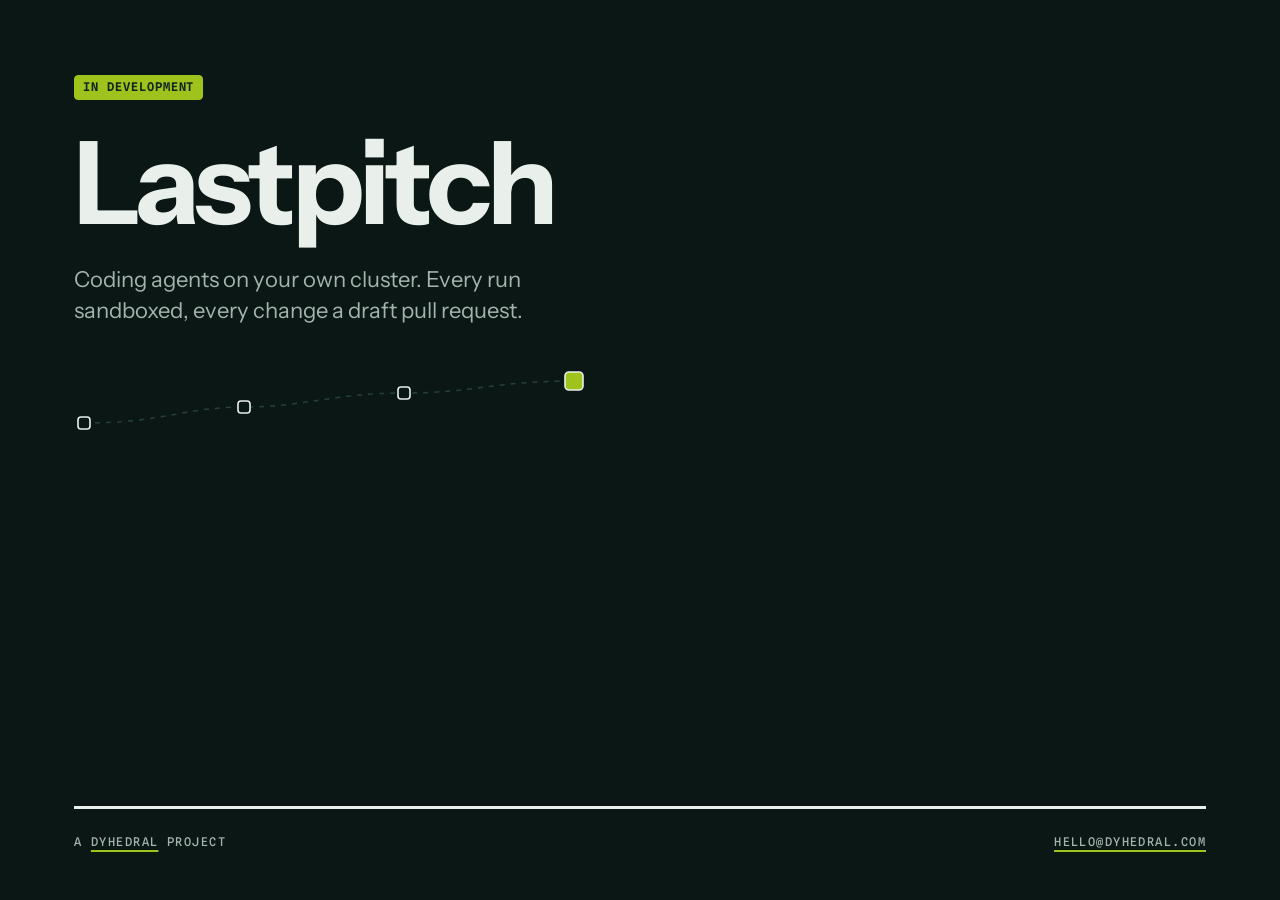
==== index.html @ 34b47ce4 "Add low-profile Lastpitch placeholder page Co-Authored-By: Claude Fable 5.2 <noreply@anthropic.com>" ====
<!doctype html>
<html lang="en" data-theme="dark">
<head>
<meta charset="utf-8">
<meta name="viewport" content="width=device-width, initial-scale=1">
<title>Lastpitch</title>
<meta name="description" content="Coding agents on your own cluster. In development.">
<meta name="robots" content="noindex">
<link rel="icon" href="data:image/svg+xml,%3Csvg xmlns='http://www.w3.org/2000/svg' viewBox='0 0 32 32'%3E%3Crect width='32' height='32' rx='6' fill='%230a1714'/%3E%3Cpath d='M6 24 C12 24 12 18 16 18 S22 10 26 10' fill='none' stroke='%23e9f0ec' stroke-width='2.4'/%3E%3Crect x='22' y='5' width='7' height='7' rx='2' fill='%239fc21c'/%3E%3C/svg%3E">
<link rel="preconnect" href="https://fonts.googleapis.com">
<link rel="preconnect" href="https://fonts.gstatic.com" crossorigin>
<link href="https://fonts.googleapis.com/css2?family=Instrument+Sans:wght@400..700&family=Spline+Sans+Mono:wght@400;500;600&display=swap" rel="stylesheet">
<link rel="stylesheet" href="tokens.css">
<style>
  html, body { height: 100%; }
  body { display: grid; grid-template-rows: 1fr auto; }
  main { display: grid; align-content: center; gap: var(--s-5); padding: var(--s-8) 0; }
  h1 { font-size: clamp(48px, 9vw, 120px); }
  .t-lede { color: var(--text-2); max-width: 22em; }
  svg.route { width: min(100%, 520px); height: auto; margin-top: var(--s-4); }
  .t-footer a { text-decoration-color: var(--signal); }
</style>
</head>
<body>
<div class="t-page" style="width:100%">
  <main>
    <div><span class="t-tag t-tag--signal">In development</span></div>
    <h1>Lastpitch</h1>
    <p class="t-lede">Coding agents on your own cluster. Every run sandboxed, every change a draft pull request.</p>
    <svg class="route" viewBox="0 0 520 70" role="img" aria-label="A route in pitches, the last one marked">
      <path d="M10 56 C 90 56, 110 40, 170 40 S 260 26, 330 26 S 420 14, 500 14" fill="none" stroke="var(--rule)" stroke-width="1.5" stroke-dasharray="5 6"/>
      <g fill="var(--bg)" stroke="var(--text)" stroke-width="1.6">
        <rect x="4" y="50" width="12" height="12" rx="3"/><rect x="164" y="34" width="12" height="12" rx="3"/><rect x="324" y="20" width="12" height="12" rx="3"/>
      </g>
      <rect x="491" y="5" width="18" height="18" rx="4" fill="var(--signal)" stroke="var(--text)" stroke-width="1.6"/>
    </svg>
  </main>
</div>
<div class="t-page" style="width:100%">
  <footer class="t-footer">
    <span class="t-label">A <a href="https://dyhedral.com">Dyhedral</a> project</span>
    <span class="t-label"><a href="mailto:hello@dyhedral.com">hello@dyhedral.com</a></span>
  </footer>
</div>
</body>
</html>
---- tokens.css ----
/*
 * Topo — Dyhedral design system, v0.2
 * One file: tokens, base, type, layout, components.
 * Drawn from climbing guidebooks, survey maps and aeronautical charts:
 * cool granite paper, spruce ink, one lichen signal colour, hairline rules,
 * tight headlines, mono labels, gently rounded corners.
 *
 * Fonts (Google Fonts):
 *   Instrument Sans (variable: wght 400-700) — display and text, one family
 *   Spline Sans Mono                         — labels, grades, code
 * <link href="https://fonts.googleapis.com/css2?family=Instrument+Sans:wght@400..700&family=Spline+Sans+Mono:wght@400;500;600&display=swap" rel="stylesheet">
 *
 * Contents: 1 tokens  2 base  3 type  4 layout  5 components
 */

/* ============ 1. tokens ============ */
:root {
  /* colour: raw palette. Components use the roles below, not these. */
  --granite-0: #f2f5f3;
  --granite-1: #e5eae7;
  --granite-2: #cdd5d1;
  --granite-3: #9aa6a1;
  --granite-4: #56625d;
  --spruce-0:  #0e2620;
  --spruce-1:  #173b31;
  --spruce-2:  #24584a;
  --lichen:    #9fc21c;
  --lichen-ink:#3f5a08;
  --tide:      #24607f;
  --buoy:      #c93a1f;

  /* colour: roles */
  --bg: var(--granite-0);
  --bg-alt: var(--granite-1);
  --surface: #fafcfb;
  --text: var(--spruce-0);
  --text-2: var(--granite-4);
  --text-3: #6f7b76;
  --rule: var(--granite-2);
  --rule-strong: var(--spruce-0);
  --signal: var(--lichen);          /* fills and marks only */
  --signal-text: var(--lichen-ink); /* lichen when it must be read as text */
  --on-signal: var(--spruce-0);
  --link: var(--tide);
  --danger: var(--buoy);
  --ok: var(--spruce-2);
  --inverse-bg: var(--spruce-0);
  --inverse-text: #e9f0ec;
  --inverse-text-2: #9fb3ab;
  --inverse-rule: #2a4a40;

  /* type */
  --font-display: "Instrument Sans", "Helvetica Neue", Arial, sans-serif;
  --font-sans: "Instrument Sans", "Helvetica Neue", Arial, sans-serif;
  --font-mono: "Spline Sans Mono", ui-monospace, "SF Mono", Menlo, monospace;
  --display-weight: 700;
  --size-0: 12px;                          /* label */
  --size-1: 14px;                          /* small, code */
  --size-2: 16px;                          /* body small, buttons */
  --size-3: 18px;                          /* body */
  --size-4: 22px;                          /* h3, lede */
  --size-5: clamp(24px, 2.6vw, 30px);      /* statement */
  --size-6: clamp(32px, 4.2vw, 50px);      /* h2 */
  --size-7: clamp(42px, 6.4vw, 84px);      /* h1 */
  --leading-tight: 1.02;
  --leading-snug: 1.25;
  --leading-body: 1.55;
  --track-display: -0.04em;
  --track-heading: -0.02em;
  --track-label: 0.12em;

  /* space: 4px base */
  --s-1: 4px; --s-2: 8px; --s-3: 12px; --s-4: 16px; --s-5: 24px;
  --s-6: 32px; --s-7: 48px; --s-8: 72px; --s-9: 112px;

  /* shape */
  --radius-sm: 4px;    /* tags, marks, inputs' inner bits */
  --radius: 8px;       /* buttons, inputs */
  --radius-lg: 14px;   /* panels, terminal, figures. Never pills. */
  --hair: 1px;
  --heavy: 3px;

  /* layout */
  --measure: 62ch;
  --page: 1180px;
  --gutter: var(--s-5);

  /* motion */
  --ease: cubic-bezier(.2, .7, .2, 1);
  --fast: 140ms;
}

@media (prefers-color-scheme: dark) {
  :root:not([data-theme="light"]) {
    --bg: #0a1714; --bg-alt: #0f201b; --surface: #112520;
    --text: #e9f0ec; --text-2: #a3b4ad; --text-3: #7d8f88;
    --rule: #254138; --rule-strong: #e9f0ec;
    --signal-text: var(--lichen); --link: #86c5e2; --danger: #ff8068; --ok: #7fcdb4;
    --inverse-bg: #e9f0ec; --inverse-text: var(--spruce-0);
    --inverse-text-2: #4d5c56; --inverse-rule: #c3cec9;
  }
}
:root[data-theme="dark"] {
  --bg: #0a1714; --bg-alt: #0f201b; --surface: #112520;
  --text: #e9f0ec; --text-2: #a3b4ad; --text-3: #7d8f88;
  --rule: #254138; --rule-strong: #e9f0ec;
  --signal-text: var(--lichen); --link: #86c5e2; --danger: #ff8068; --ok: #7fcdb4;
  --inverse-bg: #e9f0ec; --inverse-text: var(--spruce-0);
  --inverse-text-2: #4d5c56; --inverse-rule: #c3cec9;
}

/* ============ 2. base ============ */
*, *::before, *::after { box-sizing: border-box; }
html { -webkit-text-size-adjust: 100%; }
body {
  margin: 0; background: var(--bg); color: var(--text);
  font-family: var(--font-sans); font-size: var(--size-3); line-height: var(--leading-body);
  -webkit-font-smoothing: antialiased; text-rendering: optimizeLegibility;
}
img, svg, video { max-width: 100%; }
::selection { background: var(--signal); color: var(--on-signal); }
:focus-visible { outline: var(--heavy) solid var(--signal-text); outline-offset: 3px; border-radius: 2px; }

/* links: ink text, tide underline that thickens on hover */
a {
  color: inherit; text-decoration: underline; text-decoration-color: var(--link);
  text-decoration-thickness: 1.5px; text-underline-offset: 4px;
  transition: text-decoration-thickness var(--fast) var(--ease);
}
a:hover { text-decoration-thickness: 3px; }

/* ============ 3. type ============ */
.t-display, h1, h2, h3, h4 {
  font-family: var(--font-display); font-weight: var(--display-weight);
  letter-spacing: var(--track-display); line-height: var(--leading-tight);
  margin: 0; text-wrap: balance;
}
h1, .t-h1 { font-size: var(--size-7); }
h2, .t-h2 { font-size: var(--size-6); letter-spacing: -0.035em; line-height: 1.06; }
h3, .t-h3 { font-size: var(--size-4); font-weight: 650; letter-spacing: var(--track-heading); line-height: 1.18; }
h4, .t-h4 { font-size: var(--size-3); font-weight: 650; letter-spacing: -0.01em; line-height: 1.3; }
p { margin: 0; text-wrap: pretty; }
.t-statement { font-family: var(--font-display); font-size: var(--size-5); font-weight: 600; letter-spacing: -0.025em; line-height: 1.2; max-width: 28ch; }
.t-lede { font-size: var(--size-4); line-height: 1.4; color: var(--text-2); max-width: 34em; }
.t-body { max-width: var(--measure); }
.t-small { font-size: var(--size-2); }
.t-muted { color: var(--text-2); }
.t-num { font-variant-numeric: tabular-nums; }

/* label: the guidebook caption. Mono, uppercase, tracked. */
.t-label {
  font-family: var(--font-mono); font-size: var(--size-0); font-weight: 500;
  letter-spacing: var(--track-label); text-transform: uppercase; color: var(--text-2);
}
/* highlighter: the only place lichen sits behind running text. Once per screen. */
.t-mark {
  background: var(--signal); color: var(--on-signal); padding: 0 0.14em;
  border-radius: var(--radius-sm); box-decoration-break: clone; -webkit-box-decoration-break: clone;
}
code, kbd, .t-code {
  font-family: var(--font-mono); font-size: 0.86em; background: var(--bg-alt);
  border: var(--hair) solid var(--rule); border-radius: var(--radius-sm); padding: 0.1em 0.35em;
}
blockquote, .t-quote {
  margin: 0; padding-left: var(--s-5); border-left: var(--heavy) solid var(--signal);
  font-family: var(--font-display); font-size: var(--size-4); font-weight: 500;
  letter-spacing: -0.015em; line-height: 1.35; max-width: 30em;
}
.t-quote cite, blockquote cite { display: block; margin-top: var(--s-3); font-style: normal; }
.t-list { margin: 0; padding: 0; list-style: none; }
.t-list > li { position: relative; padding: var(--s-2) 0 var(--s-2) var(--s-5); border-top: var(--hair) solid var(--rule); }
.t-list > li::before { content: ""; position: absolute; left: 2px; top: 1.05em; width: 8px; height: 8px; border-radius: 2px; background: var(--signal); border: var(--hair) solid var(--text); }

/* ============ 4. layout ============ */
.t-page { max-width: var(--page); margin: 0 auto; padding: 0 var(--gutter); }
.t-section { padding: var(--s-8) 0; }
.t-stack > * + * { margin-top: var(--s-4); }
.t-stack--lg > * + * { margin-top: var(--s-6); }
.t-row { display: flex; flex-wrap: wrap; gap: var(--s-4); align-items: center; }
.t-split { display: grid; grid-template-columns: repeat(2, minmax(0, 1fr)); gap: var(--s-7); align-items: center; }
.t-cols { display: grid; grid-template-columns: repeat(auto-fit, minmax(260px, 1fr)); gap: var(--s-6); }
.t-rule { border: 0; border-top: var(--hair) solid var(--rule); margin: 0; }
.t-rule--heavy { border-top: var(--heavy) solid var(--rule-strong); }
@media (max-width: 820px) {
  .t-split { grid-template-columns: minmax(0, 1fr); gap: var(--s-6); }
  .t-section { padding: var(--s-7) 0; }
}

/* ============ 5. components ============ */

/* nav: wordmark left, links right, heavy rule under */
.t-nav { display: flex; justify-content: space-between; align-items: center; gap: var(--s-5); padding: var(--s-5) 0; border-bottom: var(--heavy) solid var(--rule-strong); }
.t-nav a { text-decoration: none; }
.t-nav a.t-label:hover { color: var(--text); }
.t-wordmark { display: inline-flex; align-items: center; gap: var(--s-3); color: var(--text); font-family: var(--font-display); font-weight: 700; font-size: 22px; letter-spacing: var(--track-display); text-decoration: none; }
.t-wordmark svg { width: 24px; height: 24px; flex: none; }

/* buttons: plain ink, sentence case, an arrow that moves on hover. Never pills. */
.t-btn {
  display: inline-flex; align-items: center; gap: 10px;
  font-family: var(--font-sans); font-size: var(--size-2); font-weight: 600; letter-spacing: -0.01em; line-height: 1.2;
  text-decoration: none; padding: 13px 20px; border: var(--hair) solid var(--text);
  background: var(--text); color: var(--bg); cursor: pointer; border-radius: var(--radius);
  transition: background var(--fast) var(--ease), color var(--fast) var(--ease), border-color var(--fast) var(--ease);
}
.t-btn::after { content: "\2192"; transition: transform var(--fast) var(--ease); }
.t-btn:hover { background: var(--signal); color: var(--on-signal); border-color: var(--on-signal); }
.t-btn:hover::after { transform: translateX(4px); }
.t-btn--quiet { background: transparent; color: var(--text); }
.t-btn--quiet:hover { background: var(--text); color: var(--bg); border-color: var(--text); }
.t-btn--plain::after { content: none; }
.t-btn[disabled], .t-btn[aria-disabled="true"] { opacity: .45; pointer-events: none; }

/* tag: a grade, a status, a version */
.t-tag {
  display: inline-block; font-family: var(--font-mono); font-size: var(--size-0); font-weight: 600;
  letter-spacing: 0.08em; text-transform: uppercase; line-height: 1.4;
  padding: 3px 8px; border: var(--hair) solid var(--rule-strong); border-radius: var(--radius-sm); color: var(--text);
}
.t-tag--signal { background: var(--signal); color: var(--on-signal); border-color: var(--signal); }
.t-tag--danger { border-color: var(--danger); color: var(--danger); }
.t-tag--quiet { border-color: var(--rule); color: var(--text-2); }

/* form fields */
.t-field { display: grid; gap: var(--s-2); max-width: 420px; }
.t-field > label { font-weight: 600; font-size: var(--size-2); }
.t-input, .t-field input, .t-field textarea, .t-field select {
  font: inherit; font-size: var(--size-2); color: var(--text); background: var(--surface);
  border: var(--hair) solid var(--granite-3); border-radius: var(--radius); padding: 11px 13px; width: 100%;
  transition: border-color var(--fast) var(--ease), box-shadow var(--fast) var(--ease);
}
.t-field input::placeholder, .t-field textarea::placeholder { color: var(--text-3); }
.t-field input:hover, .t-field textarea:hover, .t-field select:hover { border-color: var(--text); }
.t-field input:focus, .t-field textarea:focus, .t-field select:focus { outline: none; border-color: var(--text); box-shadow: 0 0 0 3px var(--signal); }
.t-help { font-size: var(--size-1); color: var(--text-2); }
.t-field--error input, .t-field--error textarea { border-color: var(--danger); }
.t-field--error .t-help { color: var(--danger); }

/* note: an aside with a signal bar. For caveats and status, not decoration. */
.t-note { border-left: var(--heavy) solid var(--signal); background: var(--bg-alt); padding: var(--s-4) var(--s-5); border-radius: 0 var(--radius) var(--radius) 0; max-width: var(--measure); font-size: var(--size-2); }
.t-note--danger { border-left-color: var(--danger); }

/* panel: a bordered, rounded box. No shadow. One per page at most. */
.t-panel { background: var(--surface); border: var(--hair) solid var(--rule); border-radius: var(--radius-lg); padding: var(--s-6); }

/* ledger: numbered rows under a heavy rule. Use instead of a card grid. */
.t-ledger { border-top: var(--heavy) solid var(--rule-strong); }
.t-ledger > * {
  display: grid; grid-template-columns: 5ch minmax(0, 1fr) minmax(0, 1.4fr); gap: var(--s-5);
  padding: var(--s-5) 0; border-bottom: var(--hair) solid var(--rule); align-items: baseline;
}
@media (max-width: 760px) {
  .t-ledger > * { grid-template-columns: 5ch minmax(0, 1fr); }
  .t-ledger > * > :nth-child(3) { grid-column: 2; }
}

/* table: rules only, mono header, tabular numbers */
.t-table { width: 100%; border-collapse: collapse; font-size: var(--size-2); font-variant-numeric: tabular-nums; }
.t-table th { font-family: var(--font-mono); font-size: var(--size-0); font-weight: 500; letter-spacing: var(--track-label); text-transform: uppercase; color: var(--text-2); text-align: left; padding: var(--s-3) var(--s-4) var(--s-3) 0; border-bottom: var(--heavy) solid var(--rule-strong); }
.t-table td { padding: var(--s-3) var(--s-4) var(--s-3) 0; border-bottom: var(--hair) solid var(--rule); vertical-align: top; }
.t-table .num { text-align: right; padding-right: 0; }
.t-table-wrap { overflow-x: auto; }

/* stat: one number and what it measures */
.t-stat { display: grid; gap: var(--s-1); }
.t-stat b { font-family: var(--font-display); font-size: var(--size-6); font-weight: 700; letter-spacing: var(--track-display); line-height: 1; font-variant-numeric: tabular-nums; }

/* figure */
.t-figure { margin: 0; }
.t-figure > :first-child { display: block; width: 100%; border: var(--hair) solid var(--rule); border-radius: var(--radius-lg); background: var(--surface); }
.t-figure figcaption { margin-top: var(--s-3); font-family: var(--font-mono); font-size: var(--size-0); letter-spacing: 0.06em; color: var(--text-2); }

/* inverse band: spruce block for the one section that should stop the eye */
.t-inverse { background: var(--inverse-bg); color: var(--inverse-text); }
.t-inverse .t-label, .t-inverse .t-muted, .t-inverse .t-lede { color: var(--inverse-text-2); }
.t-inverse .t-tag { border-color: var(--inverse-text); color: var(--inverse-text); }
.t-inverse .t-tag--signal { color: var(--on-signal); border-color: var(--signal); }
.t-inverse .t-btn { background: var(--signal); color: var(--on-signal); border-color: var(--signal); }
.t-inverse .t-btn:hover { background: var(--inverse-text); border-color: var(--inverse-text); color: var(--inverse-bg); }

/* terminal */
.t-term {
  font-family: var(--font-mono); font-size: var(--size-1); line-height: 1.8;
  background: #071310; color: #cfe0d8; border: var(--hair) solid #254138;
  border-radius: var(--radius-lg); padding: var(--s-5); overflow-x: auto;
}
.t-term .dim { color: #7d948a; } .t-term .ok { color: var(--lichen); }

/* contour field: faint topo lines. Decorative; at most one block per page. */
.t-contours {
  background-image: repeating-radial-gradient(ellipse 120% 90% at 82% 20%, transparent 0 34px, color-mix(in srgb, var(--rule) 55%, transparent) 34px 35px);
}

/* footer */
.t-footer { display: flex; justify-content: space-between; flex-wrap: wrap; gap: var(--s-4); padding: var(--s-5) 0 var(--s-7); border-top: var(--heavy) solid var(--rule-strong); }

@media (prefers-reduced-motion: reduce) { *, *::before, *::after { transition: none !important; animation: none !important; } }
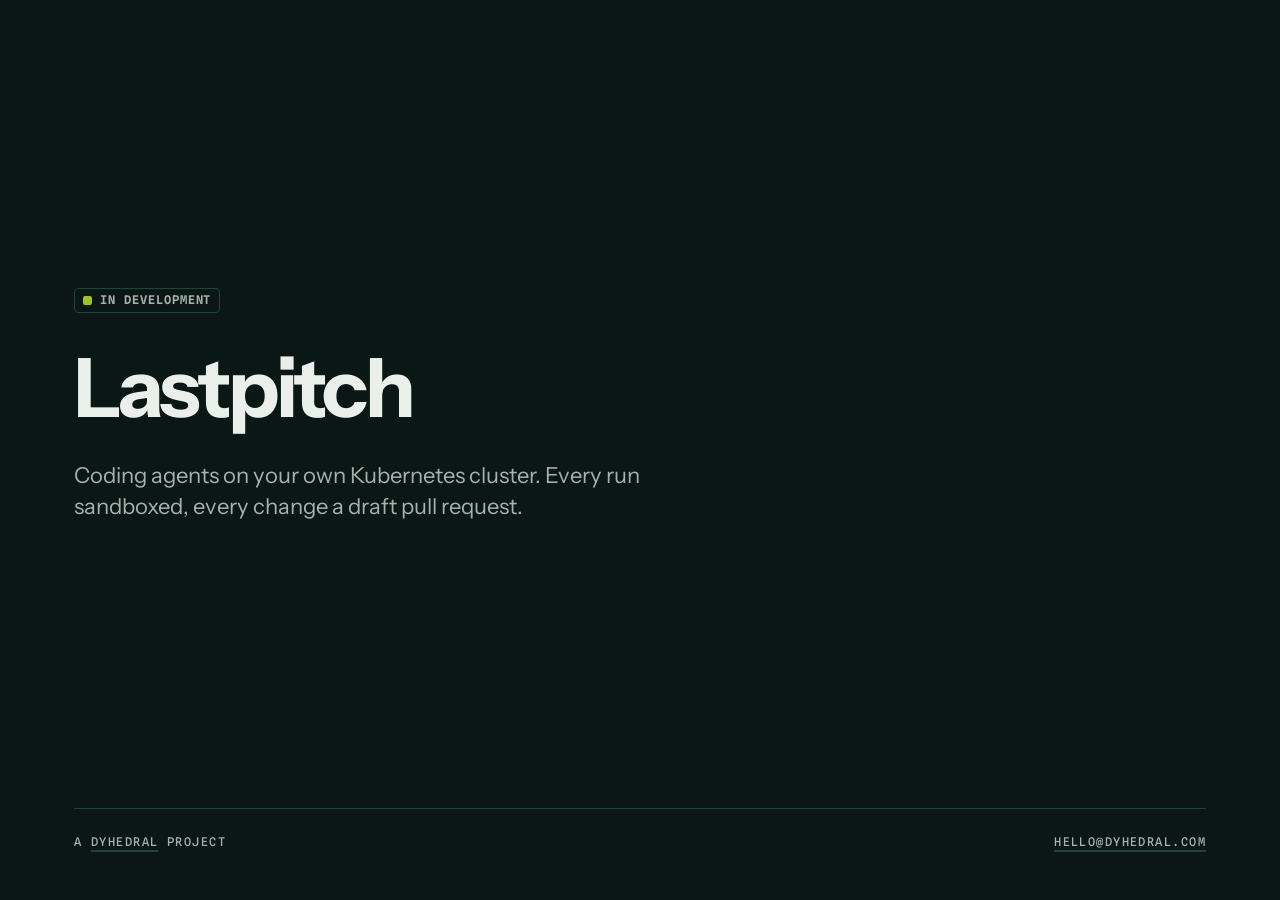
==== commit f1c8da33: "Apply design and copy review: centre layout, quieter tag, say Kubernetes Co-Authored-By: Claude Fabl" ====
--- a/index.html
+++ b/index.html
@@ -3,40 +3,37 @@
 <head>
 <meta charset="utf-8">
 <meta name="viewport" content="width=device-width, initial-scale=1">
-<title>Lastpitch</title>
-<meta name="description" content="Coding agents on your own cluster. In development.">
+<title>Lastpitch: coding agents on Kubernetes</title>
+<meta name="description" content="Coding agents on your own Kubernetes cluster. In development.">
 <meta name="robots" content="noindex">
-<link rel="icon" href="data:image/svg+xml,%3Csvg xmlns='http://www.w3.org/2000/svg' viewBox='0 0 32 32'%3E%3Crect width='32' height='32' rx='6' fill='%230a1714'/%3E%3Cpath d='M6 24 C12 24 12 18 16 18 S22 10 26 10' fill='none' stroke='%23e9f0ec' stroke-width='2.4'/%3E%3Crect x='22' y='5' width='7' height='7' rx='2' fill='%239fc21c'/%3E%3C/svg%3E">
+<link rel="icon" href="data:image/svg+xml,%3Csvg xmlns='http://www.w3.org/2000/svg' viewBox='0 0 32 32'%3E%3Crect width='32' height='32' rx='6' fill='%230a1714'/%3E%3Cpath d='M5 25 C12 25 12 18 16 18 S21 11 24 11' fill='none' stroke='%23e9f0ec' stroke-width='2.4'/%3E%3Crect x='19' y='3' width='10' height='10' rx='2.5' fill='%239fc21c'/%3E%3C/svg%3E">
 <link rel="preconnect" href="https://fonts.googleapis.com">
 <link rel="preconnect" href="https://fonts.gstatic.com" crossorigin>
 <link href="https://fonts.googleapis.com/css2?family=Instrument+Sans:wght@400..700&family=Spline+Sans+Mono:wght@400;500;600&display=swap" rel="stylesheet">
 <link rel="stylesheet" href="tokens.css">
 <style>
-  html, body { height: 100%; }
-  body { display: grid; grid-template-rows: 1fr auto; }
-  main { display: grid; align-content: center; gap: var(--s-5); padding: var(--s-8) 0; }
-  h1 { font-size: clamp(48px, 9vw, 120px); }
-  .t-lede { color: var(--text-2); max-width: 22em; }
-  svg.route { width: min(100%, 520px); height: auto; margin-top: var(--s-4); }
-  .t-footer a { text-decoration-color: var(--signal); }
+  body { min-height: 100vh; min-height: 100svh; display: flex; flex-direction: column; }
+  .stage { flex: 1; display: flex; flex-direction: column; justify-content: center; width: 100%; padding-top: var(--s-7); padding-bottom: var(--s-7); }
+  main { max-width: 36rem; display: grid; gap: var(--s-6); }
+  h1 { font-size: var(--size-7); }
+  .t-lede { margin: 0; }
+  .status { display: inline-flex; align-items: center; gap: var(--s-2); }
+  .status i { width: 9px; height: 9px; border-radius: 2px; background: var(--signal); }
+  .foot { width: 100%; }
+  .t-footer { border-top: var(--hair) solid var(--rule); gap: var(--s-2) var(--s-5); }
+  .t-footer a { text-decoration-color: var(--rule); }
+  .t-footer a:hover { text-decoration-color: var(--text); }
 </style>
 </head>
 <body>
-<div class="t-page" style="width:100%">
+<div class="t-page stage">
   <main>
-    <div><span class="t-tag t-tag--signal">In development</span></div>
+    <div><span class="t-tag t-tag--quiet status"><i aria-hidden="true"></i>In development</span></div>
     <h1>Lastpitch</h1>
-    <p class="t-lede">Coding agents on your own cluster. Every run sandboxed, every change a draft pull request.</p>
-    <svg class="route" viewBox="0 0 520 70" role="img" aria-label="A route in pitches, the last one marked">
-      <path d="M10 56 C 90 56, 110 40, 170 40 S 260 26, 330 26 S 420 14, 500 14" fill="none" stroke="var(--rule)" stroke-width="1.5" stroke-dasharray="5 6"/>
-      <g fill="var(--bg)" stroke="var(--text)" stroke-width="1.6">
-        <rect x="4" y="50" width="12" height="12" rx="3"/><rect x="164" y="34" width="12" height="12" rx="3"/><rect x="324" y="20" width="12" height="12" rx="3"/>
-      </g>
-      <rect x="491" y="5" width="18" height="18" rx="4" fill="var(--signal)" stroke="var(--text)" stroke-width="1.6"/>
-    </svg>
+    <p class="t-lede">Coding agents on your own Kubernetes cluster. Every run sandboxed, every change a draft pull request.</p>
   </main>
 </div>
-<div class="t-page" style="width:100%">
+<div class="t-page foot">
   <footer class="t-footer">
     <span class="t-label">A <a href="https://dyhedral.com">Dyhedral</a> project</span>
     <span class="t-label"><a href="mailto:hello@dyhedral.com">hello@dyhedral.com</a></span>
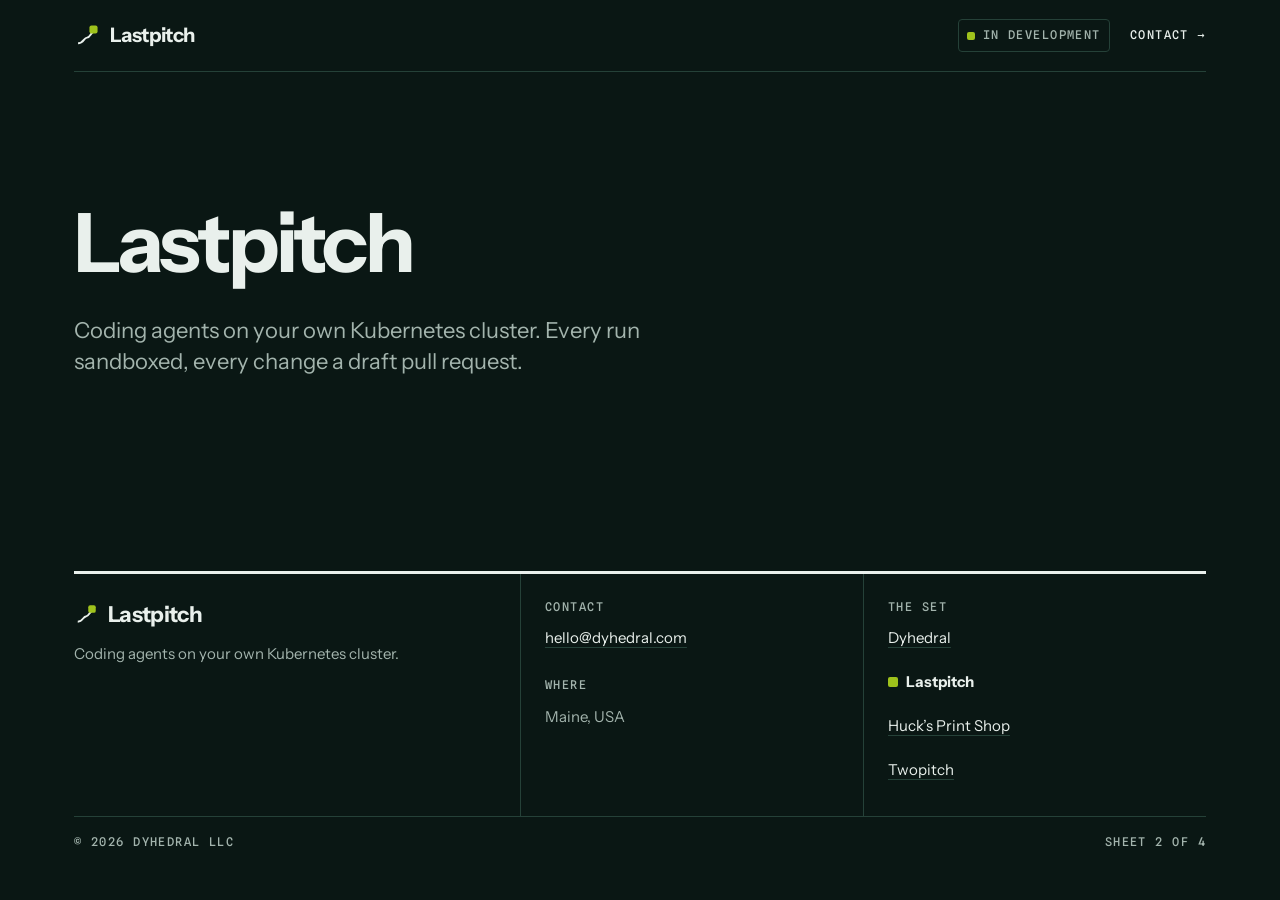
==== commit 5d89eb27: "One header and footer across the Dyhedral sites Same header (mark, name, status tag, Contact) and th" ====
--- a/index.html
+++ b/index.html
@@ -6,37 +6,103 @@
 <title>Lastpitch: coding agents on Kubernetes</title>
 <meta name="description" content="Coding agents on your own Kubernetes cluster. In development.">
 <meta name="robots" content="noindex">
+<link rel="canonical" href="https://www.lastpitch.ai/">
+<meta property="og:type" content="website">
+<meta property="og:site_name" content="Lastpitch">
+<meta property="og:url" content="https://www.lastpitch.ai/">
+<meta property="og:title" content="Lastpitch: coding agents on Kubernetes">
+<meta property="og:description" content="Coding agents on your own Kubernetes cluster. In development.">
+<meta name="twitter:card" content="summary">
+<meta name="color-scheme" content="dark">
+<meta name="theme-color" content="#0a1714">
 <link rel="icon" href="data:image/svg+xml,%3Csvg xmlns='http://www.w3.org/2000/svg' viewBox='0 0 32 32'%3E%3Crect width='32' height='32' rx='6' fill='%230a1714'/%3E%3Cpath d='M5 25 C12 25 12 18 16 18 S21 11 24 11' fill='none' stroke='%23e9f0ec' stroke-width='2.4'/%3E%3Crect x='19' y='3' width='10' height='10' rx='2.5' fill='%239fc21c'/%3E%3C/svg%3E">
 <link rel="preconnect" href="https://fonts.googleapis.com">
 <link rel="preconnect" href="https://fonts.gstatic.com" crossorigin>
 <link href="https://fonts.googleapis.com/css2?family=Instrument+Sans:wght@400..700&family=Spline+Sans+Mono:wght@400;500;600&display=swap" rel="stylesheet">
 <link rel="stylesheet" href="tokens.css">
 <style>
-  body { min-height: 100vh; min-height: 100svh; display: flex; flex-direction: column; }
+  body { min-height: 100vh; min-height: 100dvh; display: flex; flex-direction: column; }
   .stage { flex: 1; display: flex; flex-direction: column; justify-content: center; width: 100%; padding-top: var(--s-7); padding-bottom: var(--s-7); }
   main { max-width: 36rem; display: grid; gap: var(--s-6); }
   h1 { font-size: var(--size-7); }
   .t-lede { margin: 0; }
   .status { display: inline-flex; align-items: center; gap: var(--s-2); }
   .status i { width: 9px; height: 9px; border-radius: 2px; background: var(--signal); }
-  .foot { width: 100%; }
-  .t-footer { border-top: var(--hair) solid var(--rule); gap: var(--s-2) var(--s-5); }
+  .foot { width: 100%; } .fam-foot { margin-top: 0; }
+  .t-footer { border-top: var(--hair) solid var(--rule); gap: 30px var(--s-5); }
   .t-footer a { text-decoration-color: var(--rule); }
   .t-footer a:hover { text-decoration-color: var(--text); }
+
+  /* Family header and footer: the same on dyhedral.com, lastpitch.ai and twopitch.com; colours come from each site's tokens. */
+  .fam-head { display: flex; align-items: center; justify-content: space-between; gap: 16px; min-height: 72px; border-bottom: 1px solid var(--rule); }
+  .fam-brand { display: inline-flex; align-items: center; gap: 10px; min-height: 44px; color: var(--text); text-decoration: none; font-weight: 700; font-size: 20px; letter-spacing: -0.03em; }
+  .fam-brand svg { width: 26px; height: 26px; flex: none; }
+  .fam-right { display: flex; align-items: center; gap: 20px; }
+  .fam-lab { font-family: var(--font-mono); font-size: 12px; font-weight: 500; letter-spacing: 0.12em; text-transform: uppercase; color: var(--text-2); }
+  .fam-tag { display: inline-flex; align-items: center; gap: 8px; border: 1px solid var(--rule); border-radius: 4px; padding: 6px 8px; white-space: nowrap; }
+  .fam-tag i { width: 8px; height: 8px; border-radius: 2px; background: var(--signal); }
+  a.fam-lab { display: inline-flex; align-items: center; min-height: 44px; color: var(--text); text-decoration: none; }
+  a.fam-lab:hover { text-decoration: underline; text-underline-offset: 4px; }
+  .fam-foot { margin-top: 64px; border-top: 3px solid var(--rule-strong); color: var(--text); }
+  .fam-grid { display: grid; grid-template-columns: minmax(0, 1.3fr) minmax(0, 1fr) minmax(0, 1fr); }
+  .fam-cell { padding: 24px 24px 24px 0; }
+  .fam-cell + .fam-cell { padding-left: 24px; border-left: 1px solid var(--rule); }
+  .fam-name { display: flex; align-items: center; gap: 10px; font-weight: 700; font-size: 22px; letter-spacing: -0.03em; }
+  .fam-name svg { width: 24px; height: 24px; flex: none; }
+  .fam-desc { margin: 12px 0 0; max-width: 34ch; font-size: 15px; line-height: 1.45; color: var(--text-2); }
+  .fam-cell .fam-lab { display: block; margin-top: 16px; } .fam-cell .fam-lab:first-child { margin-top: 0; }
+  .fam-cell p { margin: 0; padding: 12px 0; font-size: 15px; line-height: 20px; color: var(--text-2); }
+  .fam-cell ul { list-style: none; margin: 0; padding: 0; }
+  .fam-cell a { display: inline-block; padding: 12px 0; font-size: 15px; line-height: 20px; color: var(--text); text-decoration: underline; text-decoration-color: var(--rule); text-underline-offset: 4px; }
+  .fam-cell a:hover { text-decoration-color: var(--text); }
+  .fam-cell [aria-current="page"] { display: inline-flex; align-items: center; gap: 8px; padding: 12px 0; font-size: 15px; line-height: 20px; font-weight: 700; }
+  .fam-cell [aria-current="page"]::before { content: ""; width: 10px; height: 10px; border-radius: 2px; background: var(--signal); }
+  .fam-base { display: flex; flex-wrap: wrap; justify-content: space-between; gap: 8px 24px; padding: 16px 0 48px; border-top: 1px solid var(--rule); }
+  @media (max-width: 820px) {
+    .fam-grid { grid-template-columns: minmax(0, 1fr); }
+    .fam-cell, .fam-cell + .fam-cell { padding: 24px 0; border-left: 0; }
+    .fam-cell + .fam-cell { border-top: 1px solid var(--rule); }
+    .fam-head .fam-tag { display: none; }
+  }
 </style>
 </head>
 <body>
+<div class="t-page foot">
+  <header class="fam-head">
+    <a class="fam-brand" href="/" aria-label="Lastpitch, home"><svg viewBox="0 0 32 32" aria-hidden="true"><path d="M5 25 C12 25 12 18 16 18 S21 11 24 11" fill="none" stroke="currentColor" stroke-width="2.4"/><rect x="19" y="3" width="10" height="10" rx="2.5" fill="var(--signal)"/></svg>Lastpitch</a>
+    <div class="fam-right"><span class="fam-lab fam-tag"><i aria-hidden="true"></i>In development</span><a class="fam-lab" href="mailto:hello@dyhedral.com">Contact &rarr;</a></div>
+  </header>
+</div>
 <div class="t-page stage">
   <main>
-    <div><span class="t-tag t-tag--quiet status"><i aria-hidden="true"></i>In development</span></div>
     <h1>Lastpitch</h1>
     <p class="t-lede">Coding agents on your own Kubernetes cluster. Every run sandboxed, every change a draft pull request.</p>
   </main>
 </div>
 <div class="t-page foot">
-  <footer class="t-footer">
-    <span class="t-label">A <a href="https://dyhedral.com">Dyhedral</a> project</span>
-    <span class="t-label"><a href="mailto:hello@dyhedral.com">hello@dyhedral.com</a></span>
+  <footer class="fam-foot">
+    <div class="fam-grid">
+      <div class="fam-cell">
+        <div class="fam-name"><svg viewBox="0 0 32 32" aria-hidden="true"><path d="M5 25 C12 25 12 18 16 18 S21 11 24 11" fill="none" stroke="currentColor" stroke-width="2.4"/><rect x="19" y="3" width="10" height="10" rx="2.5" fill="var(--signal)"/></svg>Lastpitch</div>
+        <p class="fam-desc">Coding agents on your own Kubernetes cluster.</p>
+      </div>
+      <div class="fam-cell">
+        <span class="fam-lab">Contact</span>
+        <a href="mailto:hello@dyhedral.com">hello@dyhedral.com</a>
+        <span class="fam-lab">Where</span>
+        <p>Maine, USA</p>
+      </div>
+      <div class="fam-cell">
+        <span class="fam-lab">The set</span>
+        <nav aria-label="Dyhedral sites"><ul>
+          <li><a href="https://dyhedral.com">Dyhedral</a></li>
+          <li><span aria-current="page">Lastpitch</span></li>
+          <li><a href="https://hucksprintshop.com">Huck&rsquo;s Print Shop</a></li>
+          <li><a href="https://twopitch.com">Twopitch</a></li>
+        </ul></nav>
+      </div>
+    </div>
+    <div class="fam-base fam-lab"><span>&copy; 2026 Dyhedral LLC</span><span>Sheet 2 of 4</span></div>
   </footer>
 </div>
 </body>
--- a/tokens.css
+++ b/tokens.css
@@ -190,7 +190,8 @@
 
 /* nav: wordmark left, links right, heavy rule under */
 .t-nav { display: flex; justify-content: space-between; align-items: center; gap: var(--s-5); padding: var(--s-5) 0; border-bottom: var(--heavy) solid var(--rule-strong); }
-.t-nav a { text-decoration: none; }
+.t-nav a { text-decoration: none; position: relative; }
+.t-nav a::after { content: ""; position: absolute; left: 0; right: 0; top: 50%; height: 44px; transform: translateY(-50%); }
 .t-nav a.t-label:hover { color: var(--text); }
 .t-wordmark { display: inline-flex; align-items: center; gap: var(--s-3); color: var(--text); font-family: var(--font-display); font-weight: 700; font-size: 22px; letter-spacing: var(--track-display); text-decoration: none; }
 .t-wordmark svg { width: 24px; height: 24px; flex: none; }
@@ -293,5 +294,6 @@
 
 /* footer */
 .t-footer { display: flex; justify-content: space-between; flex-wrap: wrap; gap: var(--s-4); padding: var(--s-5) 0 var(--s-7); border-top: var(--heavy) solid var(--rule-strong); }
+.t-footer a { padding-block: 15px; }
 
 @media (prefers-reduced-motion: reduce) { *, *::before, *::after { transition: none !important; animation: none !important; } }
